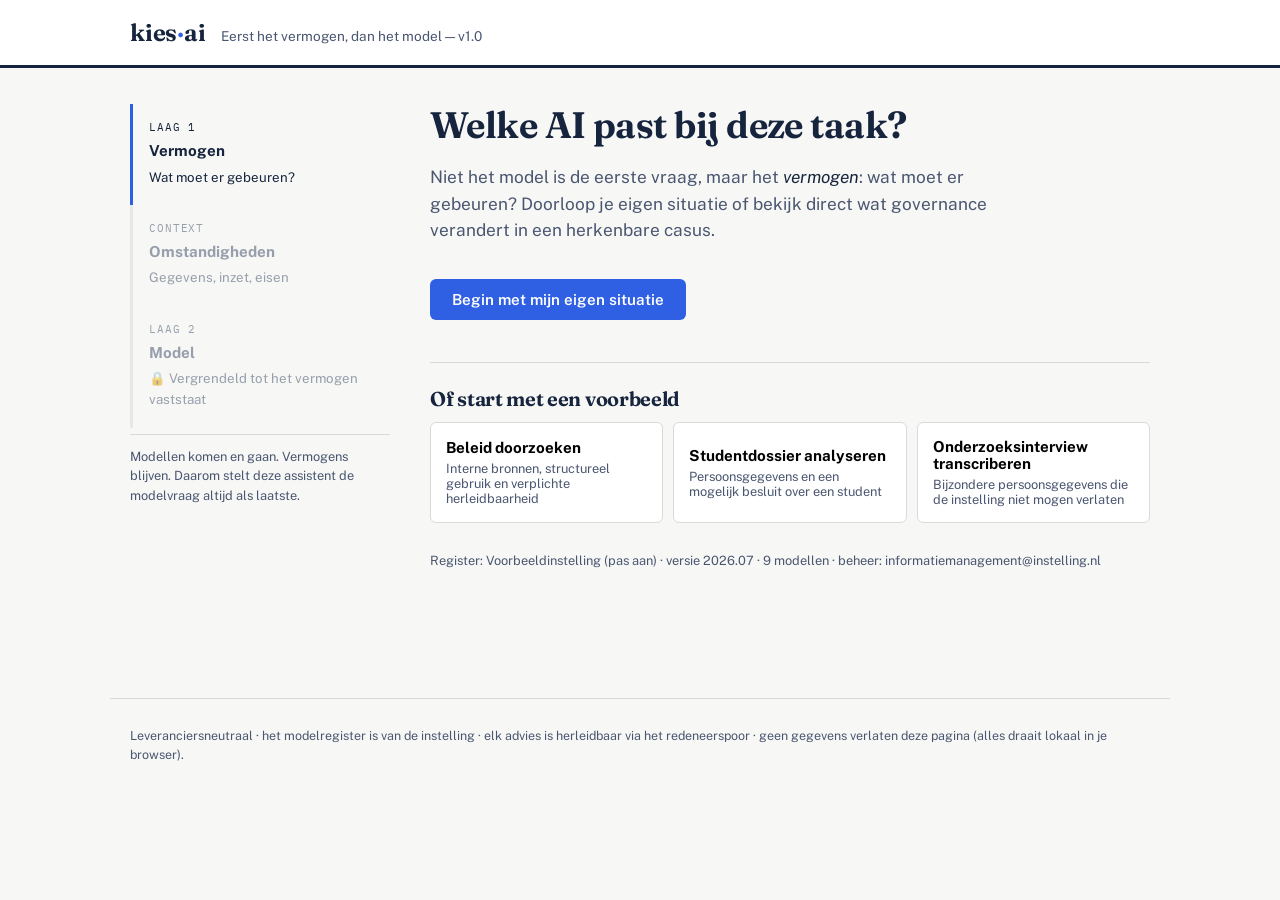
==== demo/index.html @ e93bbaaf "Release kies-ai v1.0.0" ====
<!DOCTYPE html>
<html lang="nl">
<head>
  <meta charset="UTF-8">
  <meta name="viewport" content="width=device-width, initial-scale=1.0">
  <title>Demonstrator — kies·ai</title>
  <meta name="description" content="Capability-first modelkeuze-assistent: eerst het vermogen, dan pas het model. Leveranciersneutraal, uitlegbaar, governance-bewust.">
  <link rel="icon" href="../assets/favicon.svg" type="image/svg+xml">
  <link rel="stylesheet" href="../style.css">
</head>
<body>
  <header class="masthead">
    <div class="wrap masthead-inner">
      <a class="wordmark" href="../" aria-label="Terug naar de startpagina">kies<span class="wordmark-dot">·</span>ai</a>
      <span class="masthead-sub">Eerst het vermogen, dan het model — v1.0</span>
    </div>
  </header>

  <main class="wrap layout">
    <aside id="spine" aria-label="Voortgang"></aside>
    <div id="screen" class="screen" aria-live="polite"></div>
  </main>

  <footer class="wrap foot">
    <p>Leveranciersneutraal · het modelregister is van de instelling · elk advies is herleidbaar via het redeneerspoor · geen gegevens verlaten deze pagina (alles draait lokaal in je browser).</p>
  </footer>

  <script src="../registry.js"></script>
  <script src="../engine.js"></script>
  <script src="../app.js"></script>
</body>
</html>
---- style.css ----
/* ============================================================
   kies-ai v1.0 — visuele identiteit
   Richting: Nederlands publiek instrument. Rustig, precies,
   bestuurlijk betrouwbaar. Geen startup-gradients.
   Palet:  inkt #16243D · papier #F7F8F6 · actie #2F5FE3
           toezicht-amber #9A6A00 · akkoord-groen #2E7D4F
   Type:   Fraunces (display) · Public Sans (romp) · Plex Mono (spoor)
   Signatuur: de vergrendelde Laag 2 in de linkerkolom — de
   architectuur (vermogen vóór model) ís de interface.
   ============================================================ */

@import url('https://fonts.googleapis.com/css2?family=Fraunces:opsz,wght@9..144,500;9..144,650&family=Public+Sans:wght@400;600;700&family=IBM+Plex+Mono:wght@400;500&display=swap');

:root {
  --ink: #16243D;
  --ink-60: #4A5670;
  --paper: #F7F8F6;
  --card: #FFFFFF;
  --line: #D8DCD9;
  --action: #2F5FE3;
  --action-deep: #1E43A8;
  --amber: #9A6A00;
  --amber-bg: #FBF3E0;
  --green: #2E7D4F;
  --red-bg: #FBEBE9;
  --red: #9C2B1F;
  --radius: 6px;
  --display: "Fraunces", Georgia, serif;
  --body: "Public Sans", system-ui, sans-serif;
  --mono: "IBM Plex Mono", ui-monospace, monospace;
}

* { box-sizing: border-box; }
html { scroll-behavior: smooth; }
@media (prefers-reduced-motion: reduce) { html { scroll-behavior: auto; } * { transition: none !important; } }

body {
  margin: 0;
  background: var(--paper);
  color: var(--ink);
  font-family: var(--body);
  font-size: 16px;
  line-height: 1.55;
}

.wrap { max-width: 1060px; margin: 0 auto; padding: 0 20px; }

/* ---------- Masthead ---------- */
.masthead { border-bottom: 3px solid var(--ink); background: var(--card); }
.masthead-inner { display: flex; align-items: baseline; gap: 16px; padding: 14px 20px; }
.wordmark { font-family: var(--display); font-weight: 650; font-size: 1.5rem; letter-spacing: -0.01em; }
.wordmark { color: var(--ink); text-decoration: none; }
.wordmark-dot { color: var(--action); }
.masthead-sub { color: var(--ink-60); font-size: 0.85rem; }

/* ---------- Layout ---------- */
.layout { display: grid; grid-template-columns: 260px 1fr; gap: 40px; padding-top: 36px; padding-bottom: 60px; min-height: 70vh; }
@media (max-width: 800px) { .layout { grid-template-columns: 1fr; gap: 20px; } }

/* ---------- Spine (signatuur) ---------- */
.spine { display: flex; flex-direction: column; }
.spine-step {
  border-left: 3px solid var(--line);
  padding: 10px 0 18px 16px;
  color: var(--ink-60);
  transition: border-color .3s, color .3s;
}
.spine-step strong { display: block; color: inherit; font-size: 0.95rem; }
.spine-step p { margin: 4px 0 0; font-size: 0.83rem; }
.spine-num { font-family: var(--mono); font-size: 0.7rem; text-transform: uppercase; letter-spacing: 0.08em; }
.spine-step.is-active { border-left-color: var(--action); color: var(--ink); }
.spine-step.is-done { border-left-color: var(--green); color: var(--ink); }
.spine-step.is-locked { opacity: 0.55; }
.spine-note { font-size: 0.8rem; color: var(--ink-60); border-top: 1px solid var(--line); padding-top: 12px; margin-top: 6px; }
.chip { display: inline-block; background: var(--card); border: 1px solid var(--line); border-radius: 20px; padding: 1px 8px; font-size: 0.72rem; margin: 2px 2px 0 0; }

/* ---------- Typografie ---------- */
h1, h2 { font-family: var(--display); font-weight: 650; letter-spacing: -0.015em; line-height: 1.15; }
h1 { font-size: 2.3rem; margin: 0 0 14px; }
h2 { font-size: 1.6rem; margin: 0 0 12px; }
h3 { font-size: 1rem; margin: 0 0 8px; }
.lede { font-size: 1.08rem; max-width: 56ch; color: var(--ink-60); }
.lede em, h1 em, h2 em { font-style: italic; color: var(--ink); }
.lede-s { color: var(--ink-60); margin-top: -4px; }
.eyebrow { font-family: var(--mono); font-size: 0.75rem; text-transform: uppercase; letter-spacing: 0.08em; color: var(--ink-60); margin: 0 0 4px; }
.meta { font-size: 0.8rem; color: var(--ink-60); margin-top: 28px; }
.examples { margin-top: 42px; border-top: 1px solid var(--line); padding-top: 24px; }
.examples h2 { font-size: 1.25rem; }
.example-grid { display: grid; grid-template-columns: repeat(3, 1fr); gap: 10px; }
.example { background: var(--card); border: 1px solid var(--line); border-radius: var(--radius); padding: 15px; text-align: left; }
.example:hover { border-color: var(--action); }
.example strong, .example span { display: block; }
.example span { color: var(--ink-60); font-size: .8rem; margin-top: 5px; }
.hint { font-weight: 400; color: var(--ink-60); font-size: 0.82rem; }
.why { font-size: 0.85rem; color: var(--ink-60); border-left: 3px solid var(--line); padding-left: 10px; max-width: 52ch; }
.optional { font-size: 0.85rem; font-family: var(--body); font-weight: 400; color: var(--ink-60); }

/* ---------- Knoppen & kaarten ---------- */
button { font-family: var(--body); font-size: 0.95rem; cursor: pointer; }
button:focus-visible { outline: 3px solid var(--action); outline-offset: 2px; }

.btn-primary {
  background: var(--action); color: #fff; border: none; border-radius: var(--radius);
  padding: 12px 22px; font-weight: 600; margin-top: 18px;
}
.btn-primary:hover { background: var(--action-deep); }
.btn-secondary {
  background: var(--card); color: var(--ink); border: 1.5px solid var(--ink);
  border-radius: var(--radius); padding: 12px 22px; font-weight: 600; margin-top: 18px;
}

.grid { display: grid; grid-template-columns: repeat(auto-fill, minmax(210px, 1fr)); gap: 10px; margin-top: 18px; }
.card {
  background: var(--card); border: 1px solid var(--line); border-radius: var(--radius);
  padding: 14px; text-align: left; transition: border-color .15s;
}
.card:hover { border-color: var(--action); }
.card-skip { background: transparent; border-style: dashed; color: var(--ink-60); }

.cap-group { margin-top: 22px; }
.cap {
  display: block; width: 100%; text-align: left;
  background: var(--card); border: 1px solid var(--line); border-radius: var(--radius);
  padding: 11px 14px; margin-top: 6px; transition: border-color .15s;
}
.cap:hover { border-color: var(--action); }
.cap.is-suggested { border-left: 4px solid var(--action); }
.tag { float: right; font-size: 0.7rem; color: var(--action); font-family: var(--mono); }

.stack { display: flex; flex-direction: column; gap: 8px; margin-top: 18px; max-width: 560px; }
.option {
  background: var(--card); border: 1px solid var(--line); border-radius: var(--radius);
  padding: 13px 16px; text-align: left; transition: border-color .15s;
}
.option:hover { border-color: var(--action); }

/* ---------- Resultaat ---------- */
.result-head { border-bottom: 3px solid var(--ink); padding-bottom: 14px; margin-bottom: 18px; }
.conf { font-size: 0.9rem; margin: 6px 0 0; }
.conf-hoog strong { color: var(--green); }
.conf-middel strong { color: var(--amber); }
.conf-laag strong { color: var(--red); }

.block { background: var(--card); border: 1px solid var(--line); border-radius: var(--radius); padding: 16px 18px; margin-top: 12px; }
.block ul, .block ol { margin: 6px 0 0; padding-left: 20px; }
.block li { margin-top: 4px; }
.block-review { border-left: 4px solid var(--green); }
.block-gov { border-left: 4px solid var(--amber); background: var(--amber-bg); }
.block-risk { border-left: 4px solid var(--red); background: var(--red-bg); }
.block-trace { background: var(--ink); color: #E7EBF2; border: none; }
.block-trace h3 { color: #fff; }
.block-trace .hint { color: #9FB0CC; }
.trace { font-family: var(--mono); font-size: 0.8rem; line-height: 1.6; }
.trace code { color: #8FB4FF; margin-right: 6px; }

.warn { background: var(--amber-bg); border-left: 4px solid var(--amber); padding: 12px 14px; border-radius: var(--radius); margin: 14px 0; }
.actions { display: flex; gap: 10px; }

.foot { border-top: 1px solid var(--line); padding-top: 14px; padding-bottom: 30px; font-size: 0.78rem; color: var(--ink-60); }

/* ---------- Afdrukken van het advies ---------- */
@media print {
  .masthead, #spine, .actions, .foot { display: none; }
  body { background: #fff; }
  .layout { display: block; }
  .block { break-inside: avoid; }
  .block-trace { background: #fff; color: #000; border: 1px solid #000; }
  .block-trace h3 { color: #000; }
  .trace code { color: #000; }
}
@media (max-width: 680px) {
  .masthead-inner { align-items: flex-start; flex-direction: column; gap: 2px; }
  .layout { padding-top: 24px; }
  h1 { font-size: 2rem; }
  .example-grid { grid-template-columns: 1fr; }
  .actions { align-items: stretch; flex-direction: column; }
  .actions button { width: 100%; }
}
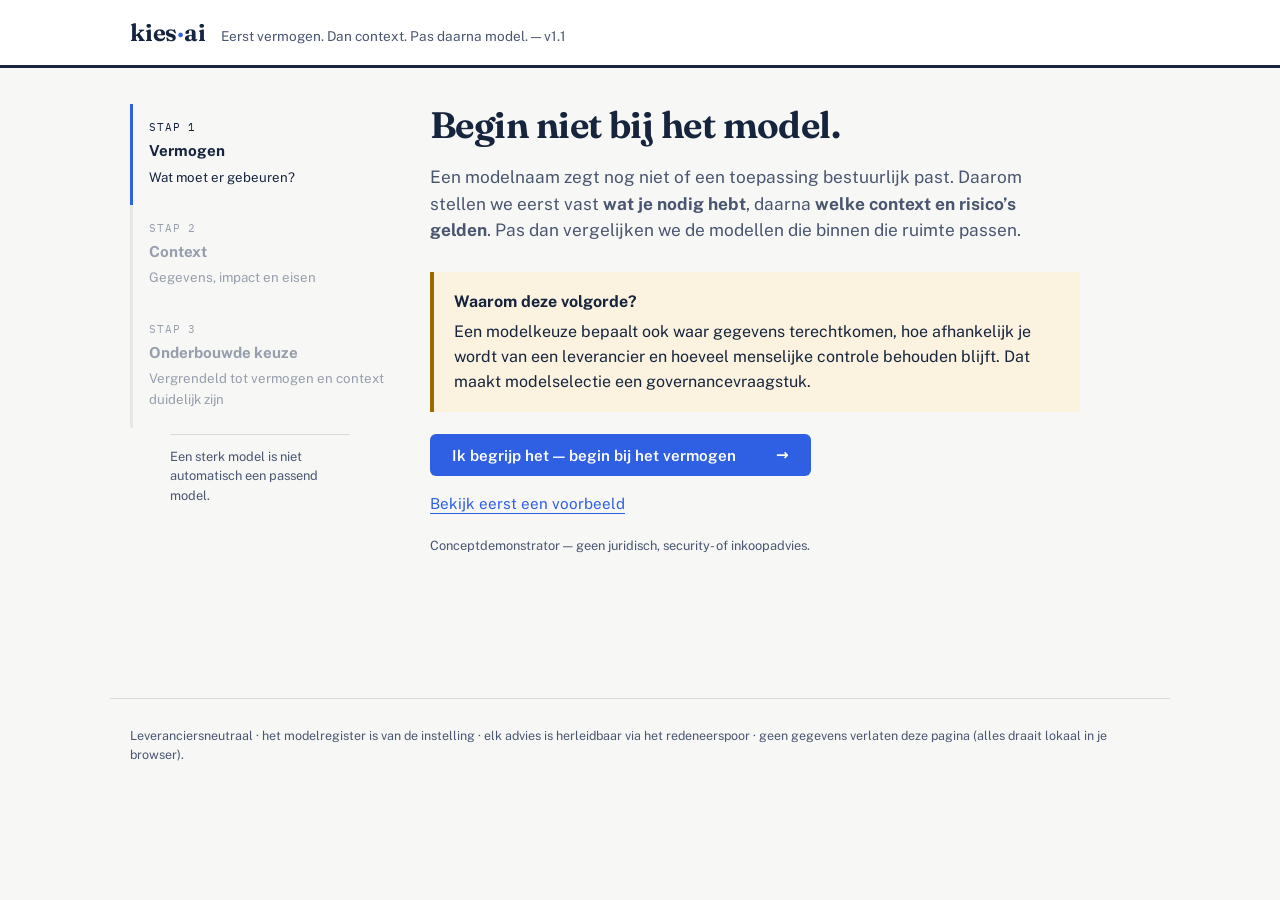
==== commit df374695: "Teach governance through the model selection flow" ====
--- a/demo/index.html
+++ b/demo/index.html
@@ -12,13 +12,13 @@
   <header class="masthead">
     <div class="wrap masthead-inner">
       <a class="wordmark" href="../" aria-label="Terug naar de startpagina">kies<span class="wordmark-dot">·</span>ai</a>
-      <span class="masthead-sub">Eerst het vermogen, dan het model — v1.0</span>
+      <span class="masthead-sub">Eerst vermogen. Dan context. Pas daarna model. — v1.1</span>
     </div>
   </header>
 
   <main class="wrap layout">
     <aside id="spine" aria-label="Voortgang"></aside>
-    <div id="screen" class="screen" aria-live="polite"></div>
+    <div id="screen" class="screen" aria-live="polite" tabindex="-1"></div>
   </main>
 
   <footer class="wrap foot">
--- a/style.css
+++ b/style.css
@@ -84,6 +84,70 @@
 .lede-s { color: var(--ink-60); margin-top: -4px; }
 .eyebrow { font-family: var(--mono); font-size: 0.75rem; text-transform: uppercase; letter-spacing: 0.08em; color: var(--ink-60); margin: 0 0 4px; }
 .meta { font-size: 0.8rem; color: var(--ink-60); margin-top: 28px; }
+.screen:focus { outline: none; }
+.step-label { color: var(--action); font-family: var(--mono); font-size: .76rem; font-weight: 500; letter-spacing: .07em; margin: 0 0 8px; text-transform: uppercase; }
+.boundary { color: var(--ink-60); font-size: .8rem; margin-top: 20px; }
+.btn-large { align-items: center; display: inline-flex; gap: 40px; justify-content: space-between; }
+.text-button { background: none; border: 0; color: var(--action); display: block; margin-top: 15px; padding: 4px 0; text-decoration: underline; text-underline-offset: 4px; }
+.learning-band { background: var(--amber-bg); border-left: 4px solid var(--amber); margin: 28px 0 4px; max-width: 650px; padding: 18px 20px; }
+.learning-band p { margin: 5px 0 0; }
+.reflection { border-left: 3px solid var(--action); color: var(--ink); font-family: var(--display); font-size: 1.08rem; margin: 24px 0; padding: 10px 16px; }
+.example-list { border-top: 1px solid var(--line); margin: 24px 0; }
+.example-list .example { align-items: center; border: 0; border-bottom: 1px solid var(--line); border-radius: 0; display: grid; gap: 8px; grid-template-columns: 1.15fr 1.5fr auto; padding: 18px 4px; width: 100%; }
+.example-list .example:hover { background: var(--paper); }
+.example-action { color: var(--action) !important; font-weight: 600; }
+.question-explanation { border-bottom: 1px solid var(--line); border-top: 1px solid var(--line); display: grid; gap: 36px; grid-template-columns: 1fr 1fr; margin: 24px 0; padding: 18px 0; }
+.question-explanation p { color: var(--ink-60); margin: 5px 0 0; }
+.caution { background: var(--amber-bg); border-left: 4px solid var(--amber); margin: 18px 0; padding: 14px 16px; }
+.caution p { margin: 4px 0 0; }
+.option { align-items: center; display: flex; justify-content: space-between; }
+.result-head { align-items: stretch; display: grid; gap: 24px; grid-template-columns: 1.3fr .7fr; }
+.result-head h1 { margin-bottom: 8px; }
+.result-head h2 { font-size: 2rem; margin-top: 6px; }
+.result-label { color: var(--ink-60); font-size: .82rem; margin: 0; }
+.human-review { background: var(--amber-bg); border: 1px solid #e7ca87; padding: 18px; }
+.human-review p { margin: 7px 0 0; }
+.result-reflection { margin: 18px 0 28px; }
+.result-grid { display: grid; gap: 12px; grid-template-columns: repeat(3, 1fr); }
+.result-grid section { border-top: 3px solid var(--ink); padding: 16px 4px; }
+.result-grid section.risk-summary { border-top-color: var(--red); }
+.result-grid h2, .governance-summary h2, .reasoning h2, .escalation h2, .never-relax h2 { font-size: 1.35rem; }
+.result-grid ul, .governance-summary ul { padding-left: 20px; }
+.governance-summary { background: var(--amber-bg); border-left: 4px solid var(--amber); margin-top: 18px; padding: 18px; }
+.reasoning { border: 1px solid var(--line); margin-top: 26px; padding: 22px; }
+.reasoning > p { color: var(--ink-60); max-width: 75ch; }
+.reasoning-columns { display: grid; gap: 12px; grid-template-columns: 1.1fr .9fr; margin-top: 18px; }
+.reasoning-columns > div { border: 1px solid var(--line); }
+.reasoning-columns h3 { background: var(--ink); color: #fff; font-size: .9rem; margin: 0; padding: 12px 14px; }
+.ranking-column h3 { background: var(--action); }
+.filter-column > ol, .ranking-column > ul { list-style: none; margin: 0; padding: 0; }
+.filter-column > ol > li, .ranking-column > ul > li { border-bottom: 1px solid var(--line); padding: 13px 14px; }
+.filter-column p { color: var(--ink-60); font-size: .82rem; margin: 3px 0; }
+.filter-column small { color: var(--red); font-family: var(--mono); }
+details { margin-top: 8px; }
+summary { color: var(--action); cursor: pointer; font-size: .82rem; font-weight: 600; }
+.ranking-list { padding: 10px 14px; }
+.ranking-details { padding: 12px 14px; }
+.ranking-details .ranking-list { padding: 8px 0 0; }
+.ranking-list > div { align-items: center; border-bottom: 1px solid var(--line); display: grid; gap: 10px; grid-template-columns: 24px 1fr auto; padding: 9px 0; }
+.ranking-list > div > span { background: var(--paper); border-radius: 50%; font-family: var(--mono); text-align: center; }
+.ranking-list small { color: var(--ink-60); }
+.score-note { background: var(--paper); color: var(--ink-60); font-size: .8rem; margin: 0; padding: 12px 14px; }
+.technical-trace { border-top: 1px solid var(--line); margin-top: 18px; padding-top: 15px; }
+.technical-trace ol { font-family: var(--mono); font-size: .76rem; }
+.technical-trace code { color: var(--action); }
+.escalation { margin-top: 28px; }
+.escalation-grid { display: grid; gap: 10px; grid-template-columns: repeat(4, 1fr); }
+.escalation-grid > div { border: 1px solid var(--line); padding: 14px; }
+.escalation-grid > div.is-relevant { border-top: 4px solid var(--amber); }
+.escalation-grid p { color: var(--ink-60); font-size: .8rem; margin-bottom: 0; }
+.never-relax { border-left: 4px solid var(--red); margin-top: 26px; padding: 16px 18px; background: var(--red-bg); }
+.never-relax p { margin-bottom: 0; }
+.self-classification { border-top: 1px solid var(--line); margin-top: 18px; padding: 16px 0; }
+.self-classification p { color: var(--ink-60); margin-bottom: 0; }
+.term { border-bottom: 1px dotted currentColor; cursor: help; position: relative; }
+.term [role="tooltip"] { background: var(--ink); bottom: calc(100% + 8px); color: #fff; display: none; font-family: var(--body); font-size: .75rem; font-weight: 400; left: 0; line-height: 1.4; max-width: 260px; min-width: 220px; padding: 9px 10px; position: absolute; z-index: 5; }
+.term:hover [role="tooltip"], .term:focus [role="tooltip"] { display: block; }
 .examples { margin-top: 42px; border-top: 1px solid var(--line); padding-top: 24px; }
 .examples h2 { font-size: 1.25rem; }
 .example-grid { display: grid; grid-template-columns: repeat(3, 1fr); gap: 10px; }
@@ -175,4 +239,8 @@
   .example-grid { grid-template-columns: 1fr; }
   .actions { align-items: stretch; flex-direction: column; }
   .actions button { width: 100%; }
-}
+  .question-explanation, .result-head, .result-grid, .reasoning-columns, .escalation-grid { grid-template-columns: 1fr; }
+  .example-list .example { align-items: start; grid-template-columns: 1fr; }
+  .reasoning { padding: 14px; }
+  .term [role="tooltip"] { left: auto; right: 0; }
+}
